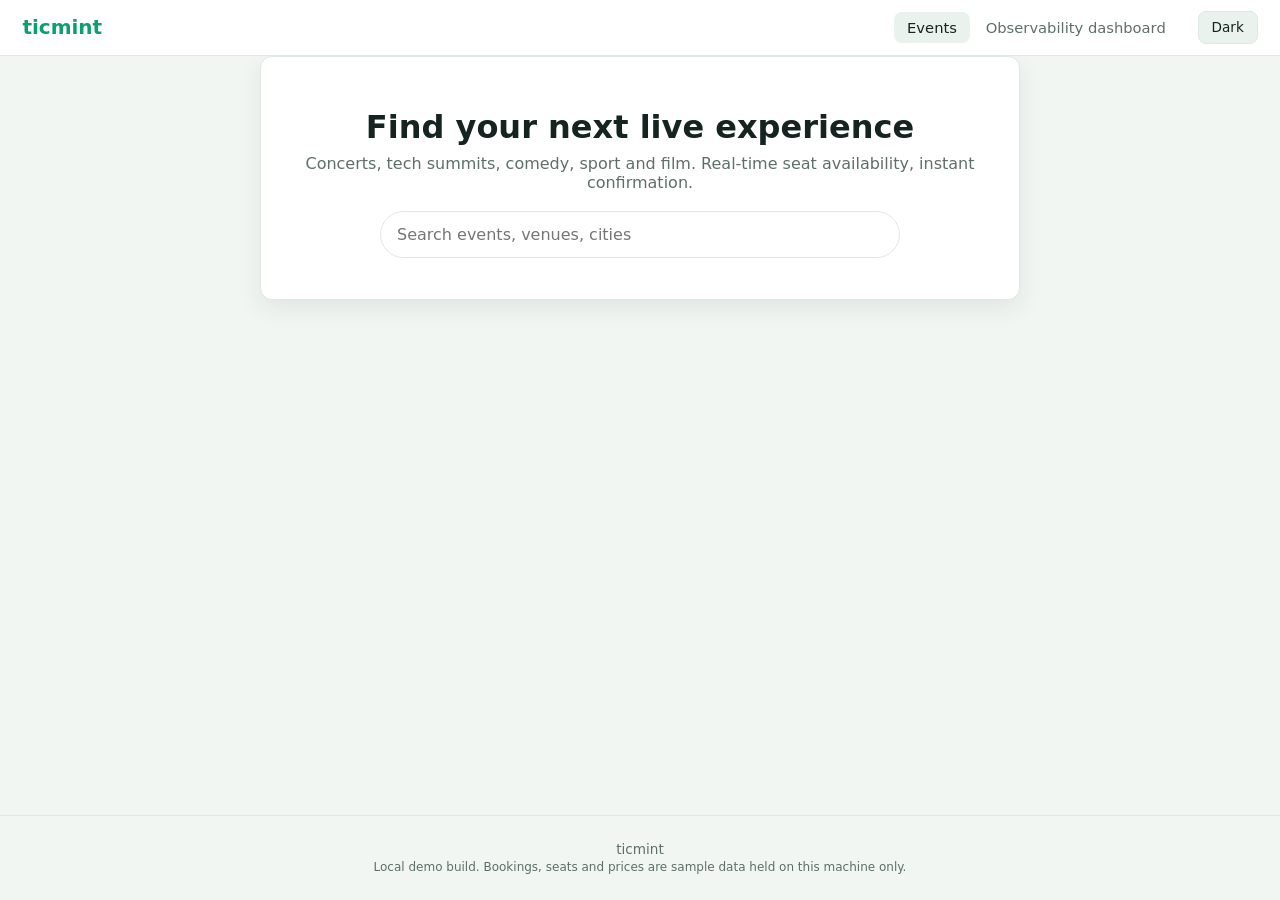
==== templates/booking.html @ 9e1daab9 "Add booking.html for event booking interface" ====
<!doctype html><html lang="en" data-theme="light"><head><meta charset="utf-8"><meta name="viewport" content="width=device-width,initial-scale=1"><title>ticmint - book live events</title><link rel="stylesheet" href="/static/style.css"><script src="/static/theme.js" defer></script><script src="/static/booking.js" defer></script></head><body class="booking-body">
<header class="site-header">
  <a class="brand" href="/">ticmint</a>
  <nav class="site-nav"><a href="/" class="active">Events</a><a href="/dashboard">Observability dashboard</a></nav>
  <button id="theme-toggle" class="theme-toggle" type="button">Dark</button>
</header>
<div id="home-view">
  <section class="hero">
    <h1>Find your next live experience</h1>
    <p>Concerts, tech summits, comedy, sport and film. Real-time seat availability, instant confirmation.</p>
    <input id="search" type="search" placeholder="Search events, venues, cities" aria-label="Search events">
    <div id="chips" class="chips"></div>
  </section>
  <main class="event-grid" id="event-grid"></main>
</div>
<section id="event-view" hidden>
  <button id="back" class="link-button" type="button">&larr; All events</button>
  <div class="event-detail">
    <div class="seat-area">
      <h2 id="ev-title"></h2>
      <p id="ev-meta" class="muted"></p>
      <div class="stage">STAGE</div>
      <div id="seat-map" class="seat-map"></div>
      <div class="legend"><span><i class="box"></i> Available</span><span><i class="box chosen"></i> Selected</span><span><i class="box sold"></i> Sold</span></div>
    </div>
    <aside class="order-panel">
      <h3>Order summary</h3>
      <p id="ord-event" class="muted"></p>
      <div id="ord-seats"><p class="muted">No seats selected yet.</p></div>
      <div class="ord-total"><span>Total</span><strong id="ord-total">&#8377;0</strong></div>
      <button id="confirm" type="button" disabled>Confirm booking</button>
      <p id="ord-result" role="status"></p>
      <p class="fine">Demo checkout: no payment is taken and no personal details are collected.</p>
    </aside>
  </div>
</section>
<footer class="site-footer">ticmint <span id="foot-note">Local demo build. Bookings, seats and prices are sample data held on this machine only.</span></footer>
</body></html>
---- static/style.css ----
*{box-sizing:border-box;margin:0}
:root{--bg:#f2f6f3;--panel:#ffffff;--panel-2:#e9f2ec;--text:#152420;--muted:#5d6f68;--accent:#0e9f6e;--accent-2:#33bc8d;--danger:#ef6572;--warn:#c98a04;--border:#dfe8e3;--shadow:0 8px 24px rgba(16,42,33,.08);--code:#eef3f0}
[data-theme="dark"]{--bg:#0d1411;--panel:#16211c;--panel-2:#1c2a23;--text:#e6efe9;--muted:#93a89e;--accent:#2fbf8f;--accent-2:#2fbf8f;--danger:#f1707d;--warn:#e0a832;--border:#28372f;--shadow:0 8px 24px rgba(0,0,0,.45);--code:#101a15}
body{font-family:"Segoe UI",system-ui,-apple-system,sans-serif;background:var(--bg);color:var(--text);min-height:100vh}
a{color:var(--accent)}
button{font:inherit;cursor:pointer;border:0;border-radius:8px;background:var(--accent);color:#fff;padding:.55rem 1rem}
button:disabled{opacity:.5;cursor:not-allowed}
input,select{font:inherit;padding:.55rem .7rem;border:1px solid var(--border);border-radius:8px;background:var(--panel);color:var(--text)}
pre{background:var(--code);border:1px solid var(--border);border-radius:8px;padding:.8rem;overflow:auto;font-size:.82rem;line-height:1.45}
code{background:var(--code);border-radius:5px;padding:.1rem .35rem;font-size:.82em;word-break:break-all}
.muted{color:var(--muted)}
h1{font-size:1.4rem}h2{font-size:1.02rem;margin-bottom:.6rem}h3{font-size:.95rem}
.site-header{position:sticky;top:0;z-index:10;display:flex;align-items:center;gap:1.2rem;padding:.7rem 1.4rem;background:var(--panel);border-bottom:1px solid var(--border)}
.brand{font-size:1.25rem;font-weight:800;color:var(--accent);text-decoration:none}
.brand small{font-size:.72rem;font-weight:600;color:var(--muted);letter-spacing:.06em;text-transform:uppercase}
.site-nav{display:flex;gap:.2rem;margin-left:auto}
.site-nav a{color:var(--muted);text-decoration:none;padding:.45rem .8rem;border-radius:8px;font-size:.92rem}
.site-nav a.active,.site-nav a:hover{color:var(--text);background:var(--panel-2)}
.theme-toggle{background:var(--panel-2);color:var(--text);border:1px solid var(--border);padding:.45rem .8rem;font-size:.85rem}
/* booking site */
.hero{text-align:center;padding:3.2rem 1.2rem 1.6rem;max-width:760px;margin:0 auto}
.hero h1{font-size:2rem;margin-bottom:.5rem}
.hero p{color:var(--muted);margin-bottom:1.2rem}
.hero input{width:100%;max-width:520px;padding:.8rem 1rem;border-radius:999px}
.chips{display:flex;gap:.5rem;justify-content:center;flex-wrap:wrap;margin-top:1rem}
.chip{background:var(--panel);color:var(--muted);border:1px solid var(--border);border-radius:999px;padding:.4rem .95rem;font-size:.85rem}
.chip.active{background:var(--accent);color:#fff;border-color:var(--accent)}
.event-grid{display:grid;grid-template-columns:repeat(auto-fill,minmax(260px,1fr));gap:1.2rem;max-width:1080px;margin:1.6rem auto;padding:0 1.2rem 2.5rem}
.card{background:var(--panel);border:1px solid var(--border);border-radius:14px;overflow:hidden;box-shadow:var(--shadow);display:flex;flex-direction:column}
.card-banner{height:110px;position:relative}
.card-banner .tag{position:absolute;top:.7rem;left:.7rem;background:rgba(0,0,0,.35);color:#fff;font-size:.72rem;padding:.22rem .6rem;border-radius:999px;letter-spacing:.04em;text-transform:uppercase}
.card-body{padding:.9rem 1rem 1.1rem;display:flex;flex-direction:column;gap:.35rem;flex:1}
.card-row{display:flex;align-items:center;justify-content:space-between;margin-top:auto;padding-top:.6rem}
.link-button{background:none;color:var(--accent);padding:.4rem 0}
#event-view{max-width:1080px;margin:1.4rem auto;padding:0 1.2rem 2.5rem}
.event-detail{display:grid;grid-template-columns:1fr 300px;gap:1.6rem;margin-top:.8rem}
.stage{text-align:center;background:var(--panel-2);border:1px solid var(--border);border-radius:8px;color:var(--muted);letter-spacing:.4em;font-size:.75rem;padding:.45rem;margin:.9rem 0}
.seat-map{display:flex;flex-direction:column;gap:.45rem;align-items:center}
.seat-row{display:flex;gap:.35rem;align-items:center}
.row-label{width:1.1rem;color:var(--muted);font-size:.8rem;text-align:right}
.seat{width:2.15rem;height:2.15rem;padding:0;font-size:.68rem;background:var(--panel);color:var(--text);border:1px solid var(--border);border-radius:6px 6px 2px 2px}
.seat:hover:not(:disabled){border-color:var(--accent)}
.seat.chosen{background:var(--accent);color:#fff;border-color:var(--accent)}
.seat.sold,.seat:disabled{background:var(--panel-2);color:var(--muted);text-decoration:line-through;cursor:not-allowed}
.legend{display:flex;gap:1.1rem;justify-content:center;margin-top:1rem;color:var(--muted);font-size:.82rem}
.legend .box{display:inline-block;width:.85rem;height:.85rem;border:1px solid var(--border);border-radius:3px;background:var(--panel);vertical-align:-2px;margin-right:.3rem}
.legend .box.chosen{background:var(--accent);border-color:var(--accent)}
.legend .box.sold{background:var(--panel-2)}
.order-panel{background:var(--panel);border:1px solid var(--border);border-radius:14px;box-shadow:var(--shadow);padding:1.1rem;height:fit-content;position:sticky;top:4.4rem;display:flex;flex-direction:column;gap:.7rem}
.ord-total{display:flex;justify-content:space-between;border-top:1px solid var(--border);padding-top:.7rem;font-size:1.05rem}
#ord-result{display:flex;flex-direction:column;gap:.35rem;font-size:.88rem}
.ok-text{color:var(--accent)}
.error-text{color:var(--danger)}
.fine{font-size:.75rem;color:var(--muted)}
.site-footer{margin-top:auto;text-align:center;padding:1.6rem 1rem;color:var(--muted);font-size:.85rem;border-top:1px solid var(--border)}
.site-footer span{display:block;font-size:.75rem;margin-top:.2rem}
.booking-body{display:flex;flex-direction:column}
/* dashboard */
.shell{display:grid;grid-template-columns:180px 1fr;min-height:calc(100vh - 54px)}
#nav{display:flex;flex-direction:column;gap:.25rem;padding:1rem .7rem;border-right:1px solid var(--border);background:var(--panel)}
#nav button{background:none;color:var(--muted);text-align:left;padding:.55rem .8rem;border-radius:8px}
#nav button.active,#nav button:hover{background:var(--panel-2);color:var(--text)}
main{padding:1.4rem 1.6rem 2.5rem;display:flex;flex-direction:column;gap:1.1rem}
.heading{display:flex;justify-content:space-between;align-items:flex-start;gap:1rem}
.heading p{color:var(--muted);font-size:.88rem}
#refresh{background:var(--panel-2);color:var(--text);border:1px solid var(--border)}
section{background:var(--panel);border:1px solid var(--border);border-radius:12px;padding:1rem;box-shadow:var(--shadow)}
.metrics{display:grid;grid-template-columns:repeat(auto-fit,minmax(150px,1fr));gap:.9rem}
.metric{background:var(--panel);border:1px solid var(--border);border-radius:12px;padding:.9rem 1rem;display:flex;flex-direction:column;gap:.3rem;box-shadow:var(--shadow)}
.metric span{color:var(--muted);font-size:.8rem}
.metric strong{font-size:1.5rem;color:var(--accent)}
.metric.bad strong{color:var(--danger)}
.charts{display:grid;grid-template-columns:repeat(auto-fit,minmax(260px,1fr));gap:.9rem}
.columns{display:grid;grid-template-columns:repeat(auto-fit,minmax(300px,1fr));gap:.9rem}
.log-row{display:flex;gap:.6rem;align-items:baseline;padding:.35rem 0;border-bottom:1px solid var(--border);font-size:.85rem}
.badge{font-size:.68rem;font-weight:700;color:var(--accent);border:1px solid var(--accent);border-radius:999px;padding:.1rem .45rem}
.badge.warn{color:var(--warn);border-color:var(--warn)}
.alert{border:1px solid var(--danger);border-radius:10px;padding:.8rem;margin:.6rem 0;display:flex;flex-direction:column;gap:.4rem}
.alert strong{color:var(--danger)}
.alert button{align-self:flex-start;background:var(--panel-2);color:var(--text);border:1px solid var(--border)}
.trace{display:block;width:100%;text-align:left;background:var(--panel);border:1px solid var(--border);color:var(--text);padding:.55rem .8rem;margin:.3rem 0;display:flex;justify-content:space-between;gap:.8rem}
.trace.error{border-color:var(--danger)}
.span{margin:.5rem 0;font-size:.85rem;display:flex;flex-direction:column;gap:.25rem}
.bar{height:8px;border-radius:4px;background:var(--accent-2);min-width:2px}
.bar-row{display:flex;align-items:center;gap:.6rem;font-size:.85rem;margin:.35rem 0}
.bar-track{flex:1;background:var(--panel-2);border-radius:4px;height:12px}
.bar-fill{height:12px;border-radius:4px;background:var(--accent-2)}
.donut{width:110px;height:110px;border-radius:50%;display:flex;align-items:center;justify-content:center;margin:.6rem auto}
.donut div{width:64px;height:64px;border-radius:50%;background:var(--panel);display:flex;align-items:center;justify-content:center;font-weight:700;font-size:1.3rem}
.chart-note{text-align:center;color:var(--muted);font-size:.78rem;margin-top:.4rem}
.scenario-grid{display:grid;grid-template-columns:repeat(auto-fit,minmax(240px,1fr));gap:.9rem;margin:.8rem 0}
.scenario{background:var(--panel-2);border:1px solid var(--border);border-radius:10px;padding:.9rem;display:flex;flex-direction:column;gap:.5rem}
.scenario p{font-size:.85rem;color:var(--muted);flex:1}
.scenario button{align-self:flex-start}
.protection{display:flex;flex-direction:column;gap:.25rem;padding:.5rem 0;border-bottom:1px solid var(--border);font-size:.85rem}
.dash-footer{margin-top:auto;text-align:center;color:var(--muted);font-size:.82rem;padding-top:1rem}
.dash-footer span{display:block;font-size:.72rem}
@media (max-width:760px){
  .shell{grid-template-columns:1fr}
  #nav{flex-direction:row;overflow-x:auto;border-right:0;border-bottom:1px solid var(--border)}
  .event-detail{grid-template-columns:1fr}
  .order-panel{position:static}
  .site-nav a{padding:.45rem .5rem}
}
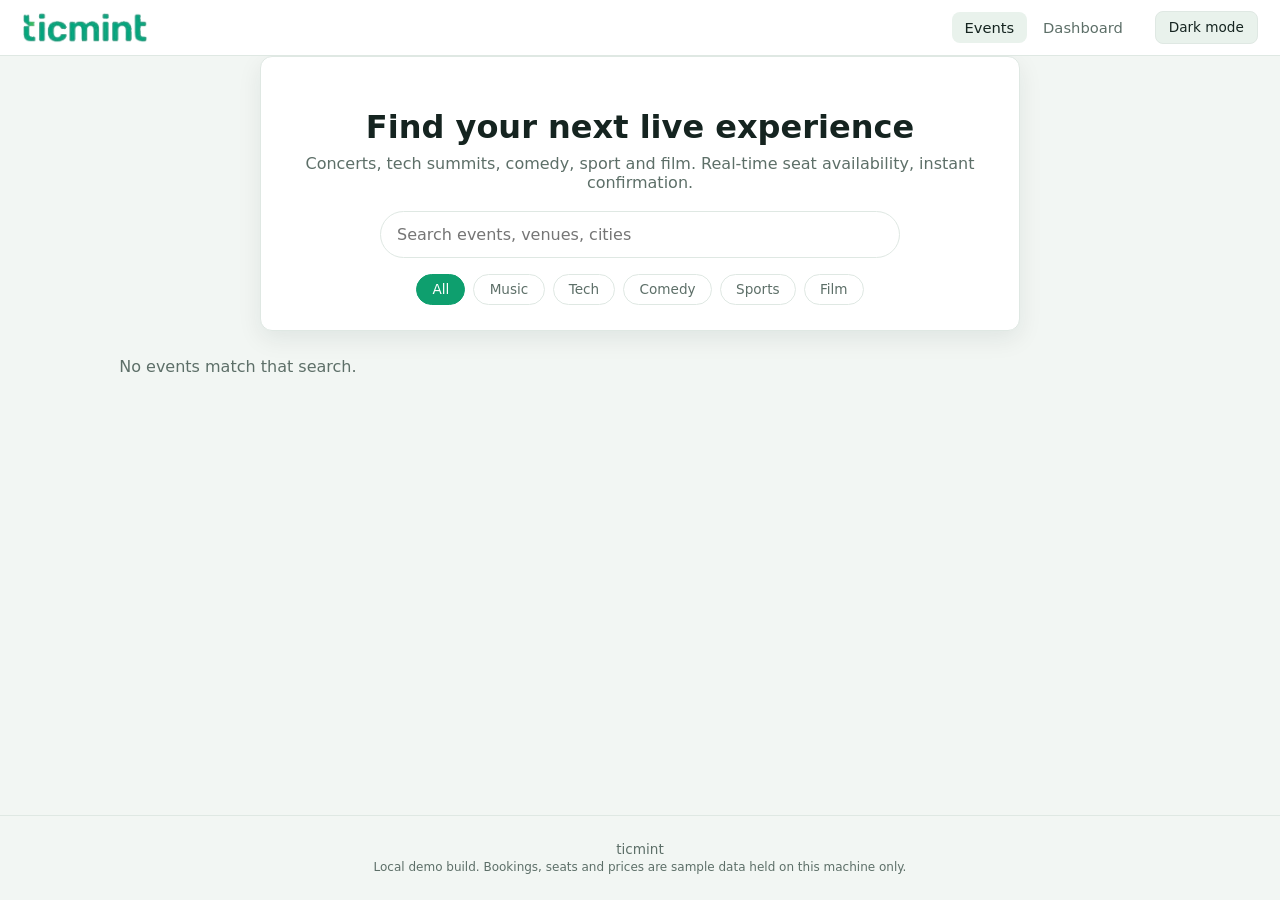
==== commit f4bba282: "Use supplied Ticmint logo and report-style SVG UI icons" ====
--- a/templates/booking.html
+++ b/templates/booking.html
@@ -1,7 +1,7 @@
 <!doctype html><html lang="en" data-theme="light"><head><meta charset="utf-8"><meta name="viewport" content="width=device-width,initial-scale=1"><title>ticmint - book live events</title><link rel="stylesheet" href="/static/style.css"><script src="/static/theme.js" defer></script><script src="/static/booking.js" defer></script></head><body class="booking-body">
 <header class="site-header">
-  <a class="brand" href="/">ticmint</a>
-  <nav class="site-nav"><a href="/" class="active">Events</a><a href="/dashboard">Observability dashboard</a></nav>
+  <a class="brand" href="/" aria-label="Ticmint home"><img src="/static/ticmint-logo.png" alt="ticmint" width="281" height="69"></a>
+  <nav class="site-nav"><a href="/" class="active">Events</a><a href="/dashboard">Dashboard</a></nav>
   <button id="theme-toggle" class="theme-toggle" type="button">Dark</button>
 </header>
 <div id="home-view">
@@ -14,7 +14,7 @@
   <main class="event-grid" id="event-grid"></main>
 </div>
 <section id="event-view" hidden>
-  <button id="back" class="link-button" type="button">&larr; All events</button>
+  <button id="back" class="link-button" type="button"><span class="icon icon-back" aria-hidden="true"></span>All events</button>
   <div class="event-detail">
     <div class="seat-area">
       <h2 id="ev-title"></h2>
--- a/static/style.css
+++ b/static/style.css
@@ -12,7 +12,7 @@
 h1{font-size:1.4rem}h2{font-size:1.02rem;margin-bottom:.6rem}h3{font-size:.95rem}
 .site-header{position:sticky;top:0;z-index:10;display:flex;align-items:center;gap:1.2rem;padding:.7rem 1.4rem;background:var(--panel);border-bottom:1px solid var(--border)}
 .brand{font-size:1.25rem;font-weight:800;color:var(--accent);text-decoration:none}
-.brand small{font-size:.72rem;font-weight:600;color:var(--muted);letter-spacing:.06em;text-transform:uppercase}
+
 .site-nav{display:flex;gap:.2rem;margin-left:auto}
 .site-nav a{color:var(--muted);text-decoration:none;padding:.45rem .8rem;border-radius:8px;font-size:.92rem}
 .site-nav a.active,.site-nav a:hover{color:var(--text);background:var(--panel-2)}
@@ -102,3 +102,34 @@
   .order-panel{position:static}
   .site-nav a{padding:.45rem .5rem}
 }
+
+/* Local report-style icons and supplied Ticmint wordmark */
+.brand{display:inline-flex;align-items:center;flex-shrink:0;line-height:1}
+.brand img{display:block;width:126px;height:auto}
+.icon{display:inline-block;width:18px;height:18px;flex:0 0 18px;background:currentColor;mask-repeat:no-repeat;mask-position:center;mask-size:contain;-webkit-mask-repeat:no-repeat;-webkit-mask-position:center;-webkit-mask-size:contain;vertical-align:middle}
+.icon-home{mask-image:url("/static/icons/home.svg");-webkit-mask-image:url("/static/icons/home.svg")}
+.icon-logs{mask-image:url("/static/icons/logs.svg");-webkit-mask-image:url("/static/icons/logs.svg")}
+.icon-traces{mask-image:url("/static/icons/traces.svg");-webkit-mask-image:url("/static/icons/traces.svg")}
+.icon-metrics{mask-image:url("/static/icons/metrics.svg");-webkit-mask-image:url("/static/icons/metrics.svg")}
+.icon-security{mask-image:url("/static/icons/security.svg");-webkit-mask-image:url("/static/icons/security.svg")}
+.icon-scenarios{mask-image:url("/static/icons/scenarios.svg");-webkit-mask-image:url("/static/icons/scenarios.svg")}
+.icon-services{mask-image:url("/static/icons/services.svg");-webkit-mask-image:url("/static/icons/services.svg")}
+.icon-refresh{mask-image:url("/static/icons/refresh.svg");-webkit-mask-image:url("/static/icons/refresh.svg")}
+.icon-back{mask-image:url("/static/icons/back.svg");-webkit-mask-image:url("/static/icons/back.svg")}
+.icon-ticket{mask-image:url("/static/icons/ticket.svg");-webkit-mask-image:url("/static/icons/ticket.svg")}
+.icon-check{mask-image:url("/static/icons/check.svg");-webkit-mask-image:url("/static/icons/check.svg")}
+.icon-error{mask-image:url("/static/icons/error.svg");-webkit-mask-image:url("/static/icons/error.svg")}
+.icon-clock{mask-image:url("/static/icons/clock.svg");-webkit-mask-image:url("/static/icons/clock.svg")}
+.icon-sun{mask-image:url("/static/icons/sun.svg");-webkit-mask-image:url("/static/icons/sun.svg")}
+.icon-moon{mask-image:url("/static/icons/moon.svg");-webkit-mask-image:url("/static/icons/moon.svg")}
+#nav button,#refresh,.site-nav a,.link-button{display:flex;align-items:center;gap:.65rem}
+#nav button.active{color:var(--accent);font-weight:600}
+.metric{flex-direction:row;align-items:center;gap:.85rem}
+.metric-icon{width:38px;height:38px;flex:0 0 38px;display:flex;align-items:center;justify-content:center;background:var(--panel-2);color:var(--accent);border-radius:10px}
+.metric-icon .icon{width:24px;height:24px;flex-basis:24px}
+.metric.bad .metric-icon{color:var(--danger)}
+.metric-content{display:flex;flex-direction:column;gap:.3rem}
+button:focus-visible,a:focus-visible{outline:2px solid var(--accent);outline-offset:3px}
+@media(max-width:480px){.site-header{gap:.5rem;padding:.7rem .75rem;flex-wrap:wrap}.brand img{width:104px}.site-nav a{font-size:.8rem;padding:.4rem}.theme-toggle{margin-left:auto}.shell main{padding:1rem}.heading{align-items:center}#nav button{white-space:nowrap;flex-shrink:0}.metric{padding:.8rem}.metric-icon{width:32px;height:32px;flex-basis:32px}.heading h1{font-size:1.15rem}}
+.metric .metric-icon .icon{color:var(--accent)}
+.metric.bad .metric-icon .icon{color:var(--danger)}
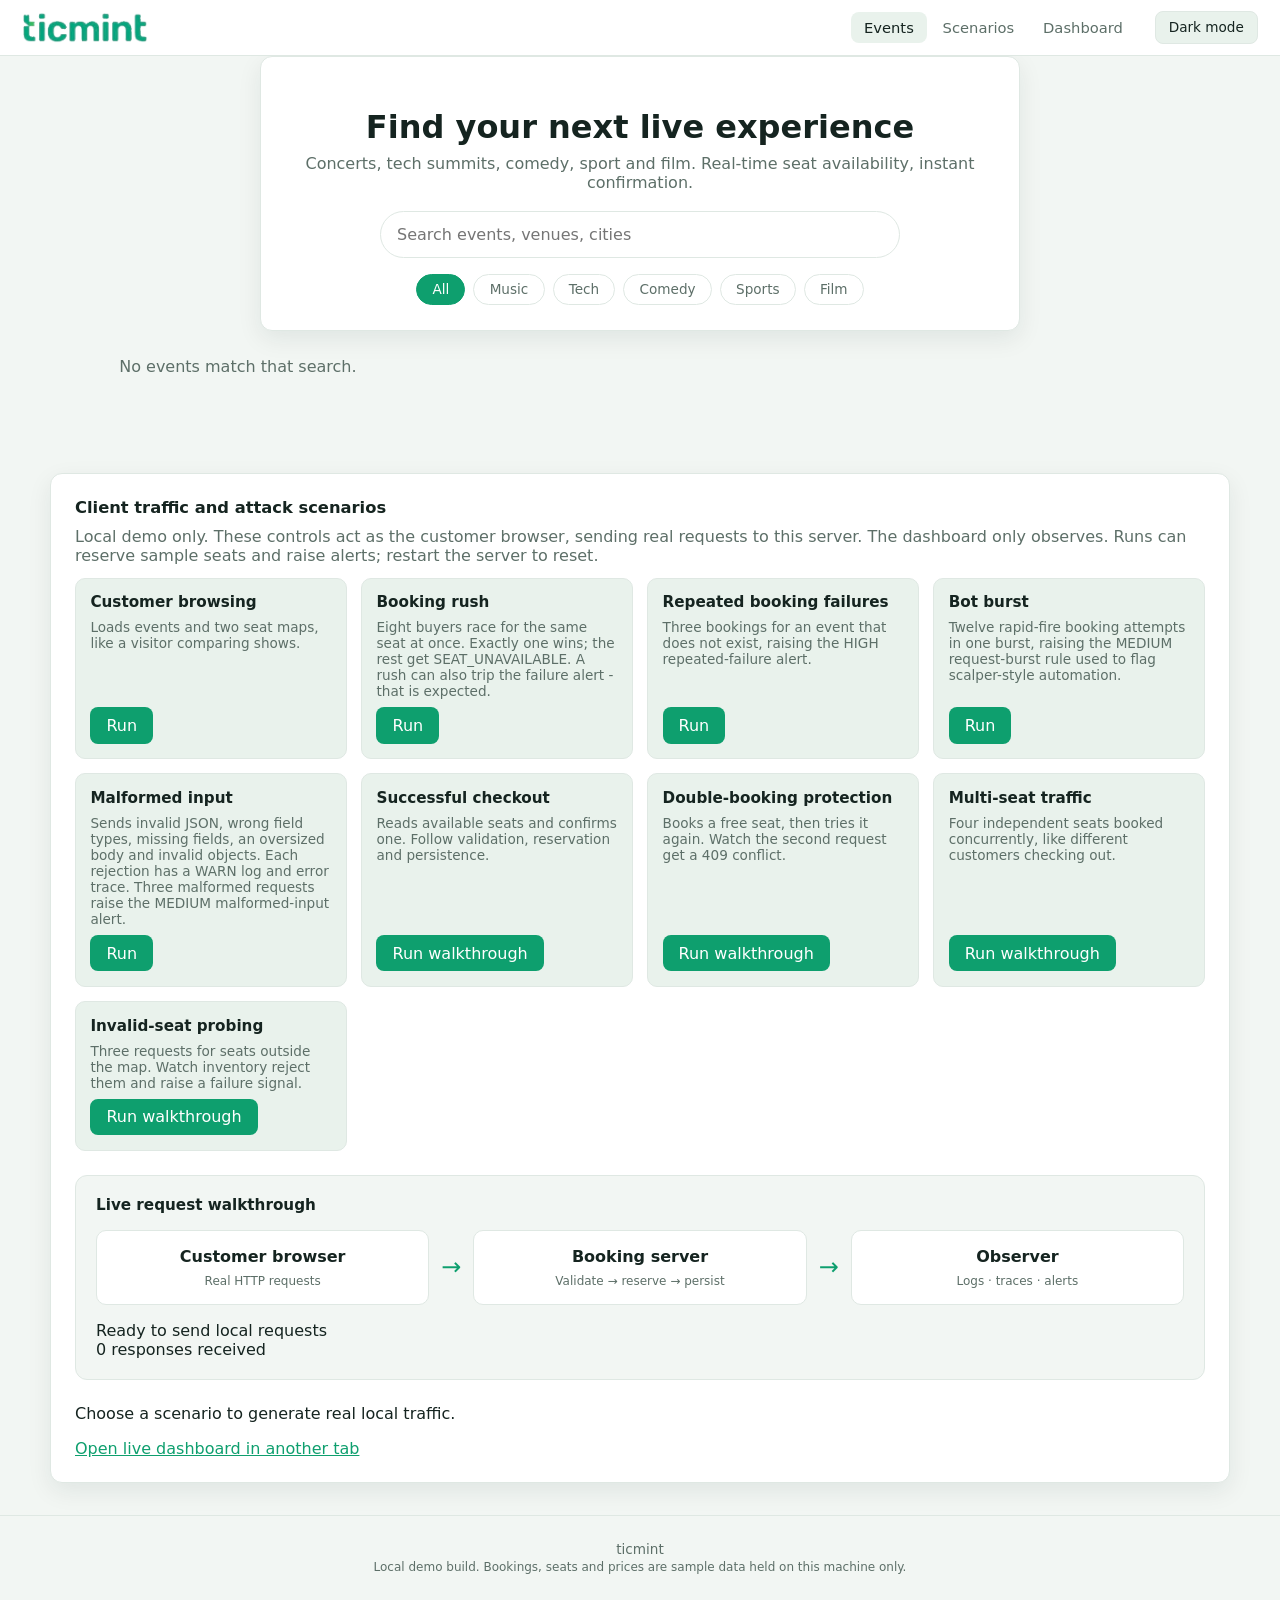
==== commit 29c98ea2: "Move nine animated scenarios to client and trace all rejected inputs" ====
--- a/templates/booking.html
+++ b/templates/booking.html
@@ -1,7 +1,7 @@
-<!doctype html><html lang="en" data-theme="light"><head><meta charset="utf-8"><meta name="viewport" content="width=device-width,initial-scale=1"><title>ticmint - book live events</title><link rel="stylesheet" href="/static/style.css"><script src="/static/theme.js" defer></script><script src="/static/booking.js" defer></script></head><body class="booking-body">
+<!doctype html><html lang="en" data-theme="light"><head><meta charset="utf-8"><meta name="viewport" content="width=device-width,initial-scale=1"><title>ticmint - book live events</title><link rel="stylesheet" href="/static/style.css"><script src="/static/theme.js" defer></script><script src="/static/booking.js" defer></script><script src="/static/scenarios.js" defer></script></head><body class="booking-body">
 <header class="site-header">
   <a class="brand" href="/" aria-label="Ticmint home"><img src="/static/ticmint-logo.png" alt="ticmint" width="281" height="69"></a>
-  <nav class="site-nav"><a href="/" class="active">Events</a><a href="/dashboard">Dashboard</a></nav>
+  <nav class="site-nav"><a href="/" class="active">Events</a><a href="#scenarios">Scenarios</a><a href="/dashboard">Dashboard</a></nav>
   <button id="theme-toggle" class="theme-toggle" type="button">Dark</button>
 </header>
 <div id="home-view">
@@ -17,6 +17,7 @@
   <button id="back" class="link-button" type="button"><span class="icon icon-back" aria-hidden="true"></span>All events</button>
   <div class="event-detail">
     <div class="seat-area">
+      <div id="ev-image"></div>
       <h2 id="ev-title"></h2>
       <p id="ev-meta" class="muted"></p>
       <div class="stage">STAGE</div>
@@ -34,5 +35,12 @@
     </aside>
   </div>
 </section>
+<section id="scenarios" class="client-scenarios"><h2>Client traffic and attack scenarios</h2><p class="muted">Local demo only. These controls act as the customer browser, sending real requests to this server. The dashboard only observes. Runs can reserve sample seats and raise alerts; restart the server to reset.</p><div class="scenario-grid">
+<div class="scenario"><h3>Customer browsing</h3><p>Loads events and two seat maps, like a visitor comparing shows.</p><button data-scenario="browse" type="button">Run</button></div>
+<div class="scenario"><h3>Booking rush</h3><p>Eight buyers race for the same seat at once. Exactly one wins; the rest get SEAT_UNAVAILABLE. A rush can also trip the failure alert - that is expected.</p><button data-scenario="rush" type="button">Run</button></div>
+<div class="scenario"><h3>Repeated booking failures</h3><p>Three bookings for an event that does not exist, raising the HIGH repeated-failure alert.</p><button data-scenario="failures" type="button">Run</button></div>
+<div class="scenario"><h3>Bot burst</h3><p>Twelve rapid-fire booking attempts in one burst, raising the MEDIUM request-burst rule used to flag scalper-style automation.</p><button data-scenario="burst" type="button">Run</button></div>
+<div class="scenario"><h3>Malformed input</h3><p>Sends invalid JSON, wrong field types, missing fields, an oversized body and invalid objects. Each rejection has a WARN log and error trace. Three malformed requests raise the MEDIUM malformed-input alert.</p><button data-scenario="malformed" type="button">Run</button></div>
+<div class="scenario"><h3>Successful checkout</h3><p>Reads available seats and confirms one. Follow validation, reservation and persistence.</p><button data-scenario="checkout" type="button">Run walkthrough</button></div><div class="scenario"><h3>Double-booking protection</h3><p>Books a free seat, then tries it again. Watch the second request get a 409 conflict.</p><button data-scenario="duplicate" type="button">Run walkthrough</button></div><div class="scenario"><h3>Multi-seat traffic</h3><p>Four independent seats booked concurrently, like different customers checking out.</p><button data-scenario="multiseat" type="button">Run walkthrough</button></div><div class="scenario"><h3>Invalid-seat probing</h3><p>Three requests for seats outside the map. Watch inventory reject them and raise a failure signal.</p><button data-scenario="invalidseat" type="button">Run walkthrough</button></div></div><div id="scenario-stage" class="scenario-stage"><h3 id="walkthrough-title">Live request walkthrough</h3><div id="request-flow" class="request-flow" data-state="ready"><div class="flow-node client">Customer browser<span>Real HTTP requests</span></div><div class="flow-arrow">→</div><div class="flow-node server">Booking server<span>Validate → reserve → persist</span></div><div class="flow-arrow">→</div><div class="flow-node observer">Observer<span>Logs · traces · alerts</span></div><i class="flow-packet" aria-hidden="true"></i></div><p id="flow-status" role="status">Ready to send local requests</p><p id="flow-count">0 responses received</p></div><p id="scenario-result" role="status" aria-live="polite">Choose a scenario to generate real local traffic.</p><div id="scenario-alerts"></div><div id="scenario-requests"></div><a href="/dashboard" target="_blank" rel="noopener">Open live dashboard in another tab</a></section>
 <footer class="site-footer">ticmint <span id="foot-note">Local demo build. Bookings, seats and prices are sample data held on this machine only.</span></footer>
 </body></html>
--- a/static/style.css
+++ b/static/style.css
@@ -27,8 +27,12 @@
 .chip.active{background:var(--accent);color:#fff;border-color:var(--accent)}
 .event-grid{display:grid;grid-template-columns:repeat(auto-fill,minmax(260px,1fr));gap:1.2rem;max-width:1080px;margin:1.6rem auto;padding:0 1.2rem 2.5rem}
 .card{background:var(--panel);border:1px solid var(--border);border-radius:14px;overflow:hidden;box-shadow:var(--shadow);display:flex;flex-direction:column}
-.card-banner{height:110px;position:relative}
-.card-banner .tag{position:absolute;top:.7rem;left:.7rem;background:rgba(0,0,0,.35);color:#fff;font-size:.72rem;padding:.22rem .6rem;border-radius:999px;letter-spacing:.04em;text-transform:uppercase}
+.card-banner{height:180px;position:relative;background:var(--panel-2);overflow:hidden}
+.event-photo{display:block;width:100%;height:100%;object-fit:cover;transition:transform .25s ease}
+.card:hover .event-photo{transform:scale(1.035)}
+.event-detail-photo{display:block;width:100%;height:240px;object-fit:cover;border-radius:12px;margin-bottom:1rem}
+@media (prefers-reduced-motion:reduce){.event-photo{transition:none}.card:hover .event-photo{transform:none}}
+.card-banner .tag{position:absolute;top:.7rem;left:.7rem;background:rgba(0,0,0,.72);color:#fff;font-size:.72rem;padding:.22rem .6rem;border-radius:999px;letter-spacing:.04em;text-transform:uppercase}
 .card-body{padding:.9rem 1rem 1.1rem;display:flex;flex-direction:column;gap:.35rem;flex:1}
 .card-row{display:flex;align-items:center;justify-content:space-between;margin-top:auto;padding-top:.6rem}
 .link-button{background:none;color:var(--accent);padding:.4rem 0}
@@ -133,3 +137,7 @@
 @media(max-width:480px){.site-header{gap:.5rem;padding:.7rem .75rem;flex-wrap:wrap}.brand img{width:104px}.site-nav a{font-size:.8rem;padding:.4rem}.theme-toggle{margin-left:auto}.shell main{padding:1rem}.heading{align-items:center}#nav button{white-space:nowrap;flex-shrink:0}.metric{padding:.8rem}.metric-icon{width:32px;height:32px;flex-basis:32px}.heading h1{font-size:1.15rem}}
 .metric .metric-icon .icon{color:var(--accent)}
 .metric.bad .metric-icon .icon{color:var(--danger)}
+
+.client-scenarios{max-width:1180px;margin:32px auto;padding:24px;scroll-margin-top:20px}.client-scenarios h2{margin-top:0}#scenario-result{white-space:pre-line;overflow-wrap:anywhere}#scenario-requests{display:grid;gap:8px;margin-bottom:16px}.scenario-request{padding:10px;background:var(--bg);border:1px solid var(--border);border-radius:8px;overflow-wrap:anywhere}.scenario-request a{display:block;font-size:12px}.site-nav{flex-wrap:wrap}@media(max-width:600px){.client-scenarios{margin:16px 10px;padding:16px}.site-header{flex-wrap:wrap;gap:10px}}
+
+.scenario-stage{position:relative;padding:20px;background:var(--bg);border:1px solid var(--border);border-radius:12px;margin:24px 0}.request-flow{display:flex;position:relative;align-items:center;gap:12px;padding:16px 0}.flow-node{flex:1;padding:16px;border:1px solid var(--border);border-radius:10px;text-align:center;background:var(--panel);font-weight:600;z-index:1}.flow-node span{display:block;font-size:12px;color:var(--muted);font-weight:400;margin-top:8px}.flow-arrow{font-size:24px;color:var(--accent)}.flow-packet{display:none;position:absolute;left:10%;top:50%;width:10px;height:10px;background:var(--accent);border-radius:50%;z-index:2;box-shadow:0 0 12px var(--accent)}[data-state="sending"] .flow-packet{display:block;animation:transit 1.2s linear infinite}[data-state="sending"] .client,[data-state="receiving"] .server,[data-state="done"] .observer{border-color:var(--accent);box-shadow:0 0 0 2px var(--panel-2)}.scenario-request.passed{border-left:4px solid var(--accent-2)}.scenario-request.failed{border-left:4px solid var(--danger)}.scenario-request.pending{opacity:.7}@keyframes transit{to{left:90%}}@media(max-width:600px){.request-flow{flex-direction:column}.flow-node{width:100%}.flow-arrow{transform:rotate(90deg)}.flow-packet{display:none!important}.scenario-stage{padding:12px}}@media(prefers-reduced-motion:reduce){.flow-packet{animation:none!important}*{scroll-behavior:auto!important}}
